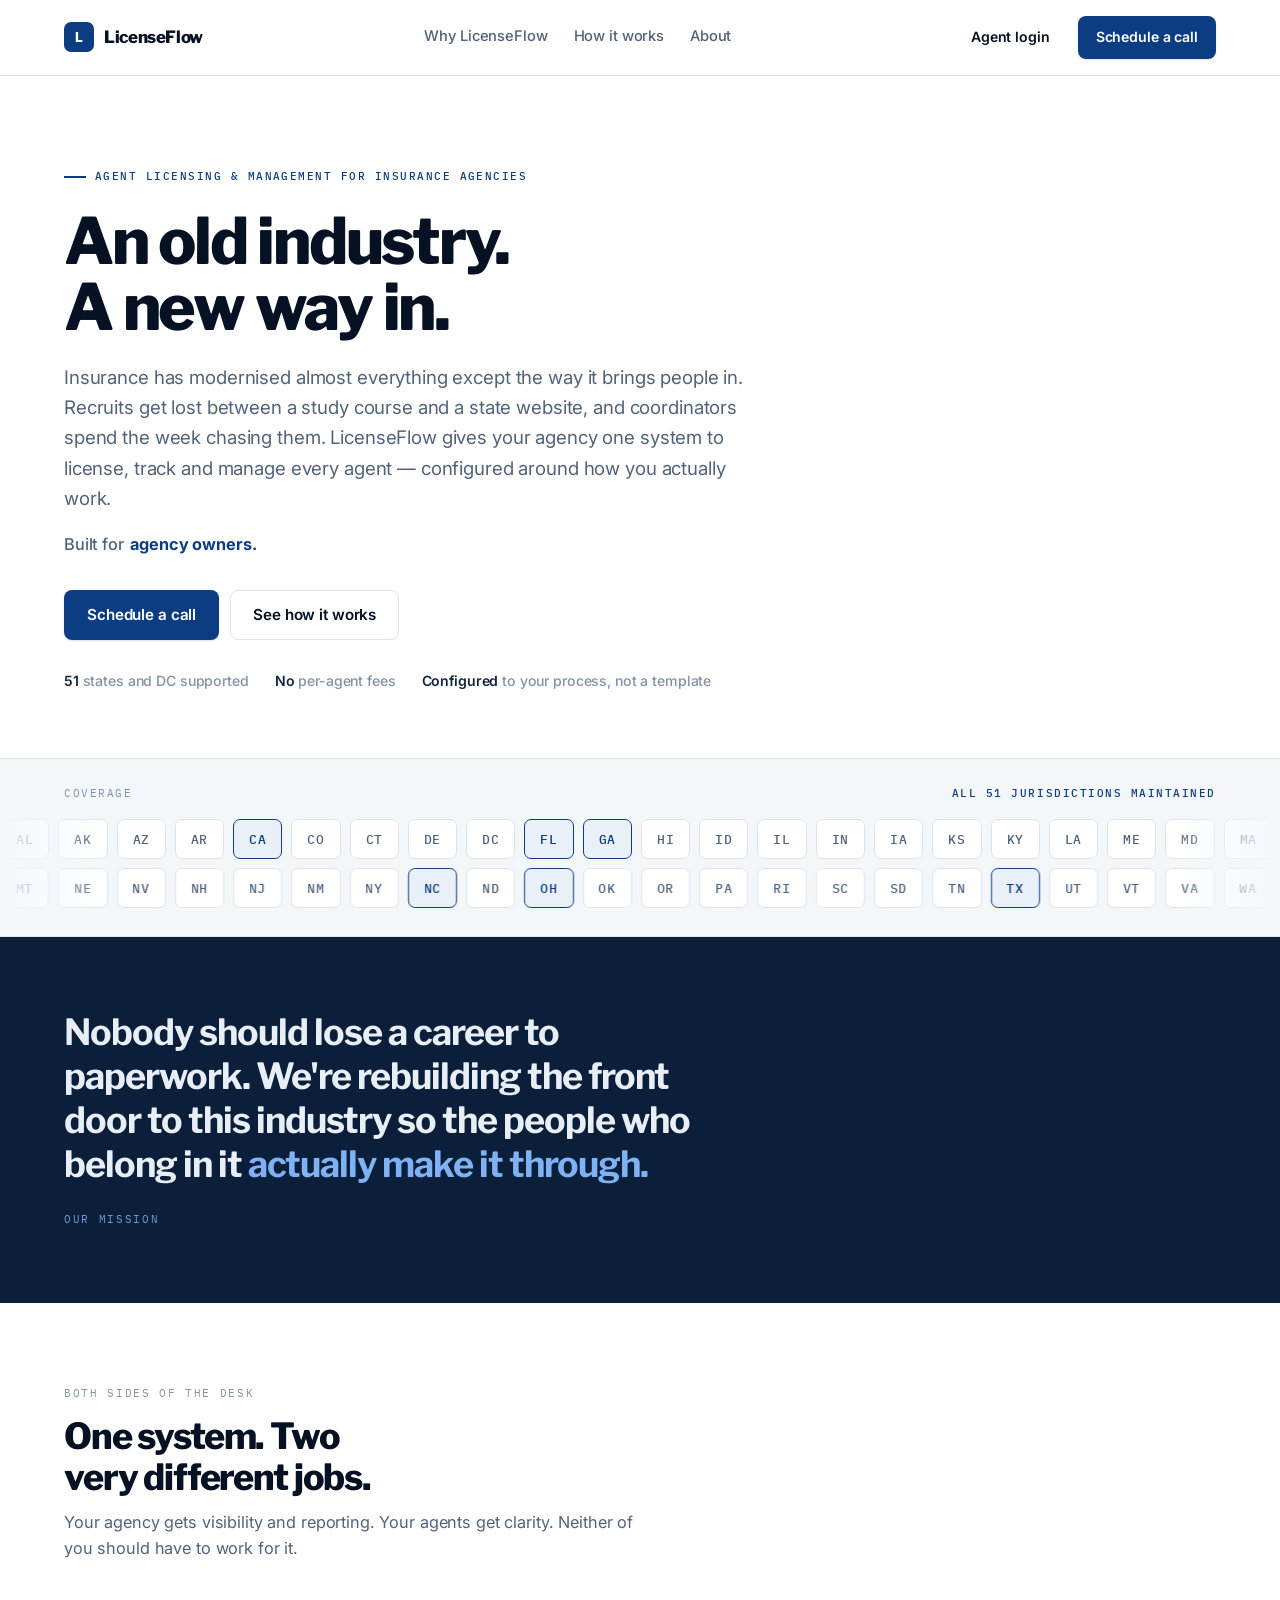
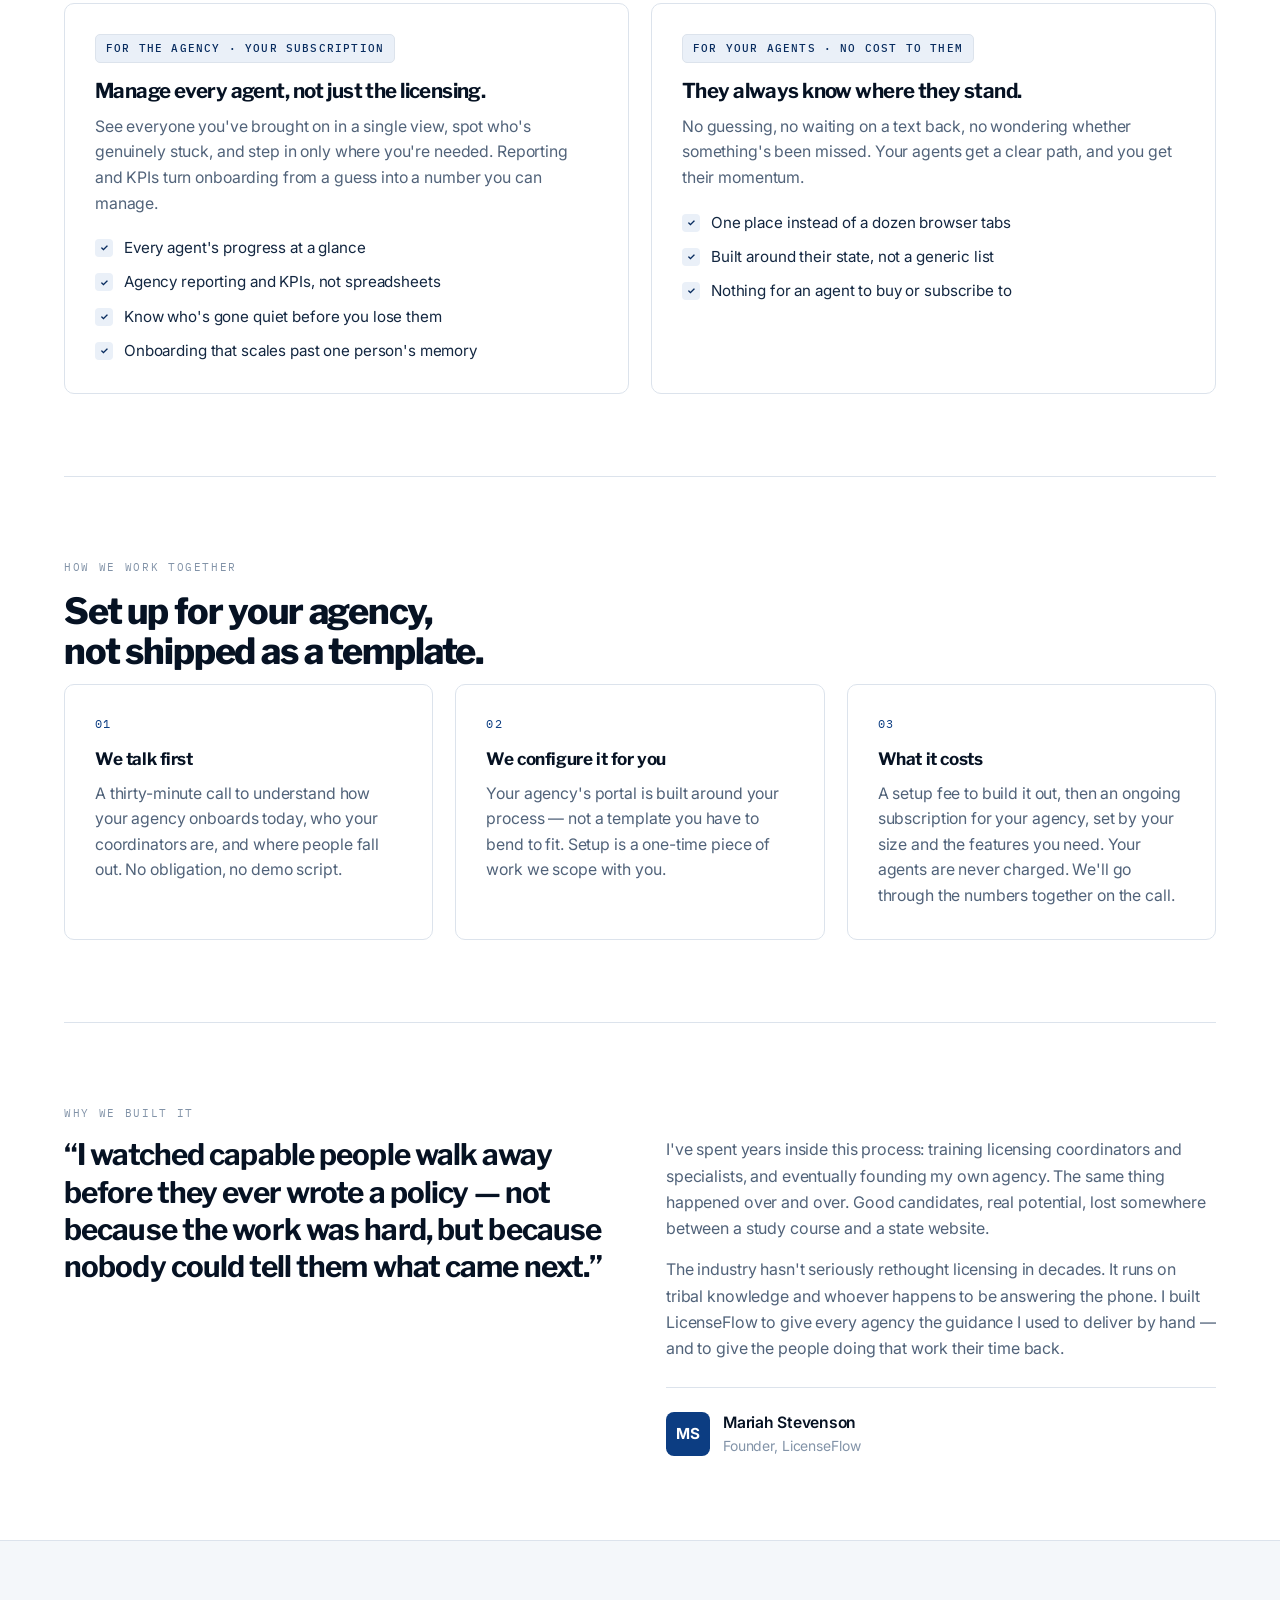
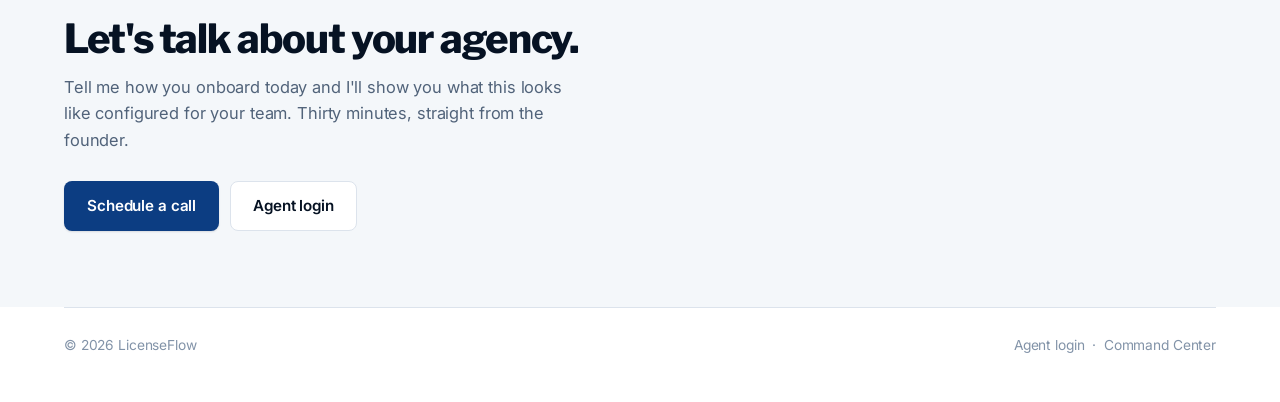
==== index.html @ a8f89d4e "Fill the desktop viewport; split the admin and agent front doors" ====
<!DOCTYPE html>
<html lang="en">
<head>
<meta charset="UTF-8"/>
<meta name="viewport" content="width=device-width, initial-scale=1.0"/>
<title>LicenseFlow — Agent licensing &amp; management for insurance agencies</title>
<meta name="description" content="LicenseFlow gives insurance agencies one system to license, track and manage every agent — configured around how your agency actually works. Covering all 51 US licensing jurisdictions."/>
<meta property="og:title" content="LicenseFlow — An old industry. A new way in."/>
<meta property="og:description" content="One system to license, track and manage every agent in your agency. Configured around how you actually work."/>
<meta property="og:type" content="website"/>
<meta property="og:url" content="https://lifelicenseflow.com/"/>
<link rel="canonical" href="https://lifelicenseflow.com/"/>
<link rel="preconnect" href="https://fonts.googleapis.com"/>
<link rel="preconnect" href="https://fonts.gstatic.com" crossorigin/>
<link rel="stylesheet" href="https://fonts.googleapis.com/css2?family=IBM+Plex+Mono:wght@400;500&family=Inter:wght@400;500;600;700&family=Libre+Franklin:wght@600;700;800&display=swap"/>
<link rel="stylesheet" href="landing.css?v=1"/>
</head>
<body>

<a class="skip" href="#main">Skip to content</a>

<div class="navwrap">
  <div class="bound nav">
    <a class="logo" href="index.html"><i>L</i> LicenseFlow</a>
    <nav class="nav-links" aria-label="Primary">
      <a href="#value">Why LicenseFlow</a>
      <a href="#how">How it works</a>
      <a href="#founder">About</a>
    </nav>
    <span class="nav-r">
      <a class="btn btn-ghost btn-sm" href="login.html?mode=login">Agent login</a>
      <a class="btn btn-pri btn-sm" href="https://calendly.com/admin-lifelicenseflow/30min" target="_blank" rel="noopener">Schedule a call</a>
    </span>
  </div>
</div>

<main id="main">

  <header class="hero">
    <div class="bound">
      <div class="eyebrow">Agent licensing &amp; management for insurance agencies</div>
      <h1>An old industry. A new way in.</h1>
      <p class="lead">Insurance has modernised almost everything except the way it brings people in. Recruits get lost between a study course and a state website, and coordinators spend the week chasing them. LicenseFlow gives your agency one system to license, track and manage every agent — configured around how you actually work.</p>
      <p class="rev">
        <span class="pre">Built for</span>
        <span class="rev-slot" id="revSlot"></span>
      </p>
      <div class="btns">
        <a class="btn btn-pri" href="https://calendly.com/admin-lifelicenseflow/30min" target="_blank" rel="noopener">Schedule a call</a>
        <a class="btn btn-line" href="#how">See how it works</a>
      </div>
      <div class="trust">
        <span><b>51</b> states and DC supported</span>
        <span><b>No</b> per-agent fees</span>
        <span><b>Configured</b> to your process, not a template</span>
      </div>
    </div>
  </header>

  <section class="flowband" aria-label="Licensing coverage">
    <div class="flow-lab">
      <span>Coverage</span>
      <span><b>All 51 jurisdictions maintained</b></span>
    </div>
    <div class="rail" aria-hidden="true"><div class="track a" id="trackA"></div></div>
    <div class="rail" aria-hidden="true"><div class="track b" id="trackB"></div></div>
  </section>

  <section class="band">
    <div class="bound">
      <p>Nobody should lose a career to paperwork. We're rebuilding the front door to this industry so the people who belong in it <span>actually make it through.</span></p>
      <div class="sig">Our mission</div>
    </div>
  </section>

  <div class="bound">

    <section class="sec" id="value">
      <div class="sec-lab">Both sides of the desk</div>
      <h2>One system. Two very different jobs.</h2>
      <p class="sub">Your agency gets visibility and reporting. Your agents get clarity. Neither of you should have to work for it.</p>
      <div class="grid2">
        <div class="card">
          <span class="tagline">For the agency · your subscription</span>
          <h3>Manage every agent, not just the licensing.</h3>
          <p>See everyone you've brought on in a single view, spot who's genuinely stuck, and step in only where you're needed. Reporting and KPIs turn onboarding from a guess into a number you can manage.</p>
          <div class="list">
            <span class="li"><i>✓</i>Every agent's progress at a glance</span>
            <span class="li"><i>✓</i>Agency reporting and KPIs, not spreadsheets</span>
            <span class="li"><i>✓</i>Know who's gone quiet before you lose them</span>
            <span class="li"><i>✓</i>Onboarding that scales past one person's memory</span>
          </div>
        </div>
        <div class="card">
          <span class="tagline">For your agents · no cost to them</span>
          <h3>They always know where they stand.</h3>
          <p>No guessing, no waiting on a text back, no wondering whether something's been missed. Your agents get a clear path, and you get their momentum.</p>
          <div class="list">
            <span class="li"><i>✓</i>One place instead of a dozen browser tabs</span>
            <span class="li"><i>✓</i>Built around their state, not a generic list</span>
            <span class="li"><i>✓</i>Nothing for an agent to buy or subscribe to</span>
          </div>
        </div>
      </div>
    </section>

    <section class="sec" id="how">
      <div class="sec-lab">How we work together</div>
      <h2>Set up for your agency, not shipped as a template.</h2>
      <div class="grid3">
        <div class="card">
          <div class="stepn">01</div>
          <h4>We talk first</h4>
          <p>A thirty-minute call to understand how your agency onboards today, who your coordinators are, and where people fall out. No obligation, no demo script.</p>
        </div>
        <div class="card">
          <div class="stepn">02</div>
          <h4>We configure it for you</h4>
          <p>Your agency's portal is built around your process — not a template you have to bend to fit. Setup is a one-time piece of work we scope with you.</p>
        </div>
        <div class="card">
          <div class="stepn">03</div>
          <h4>What it costs</h4>
          <p>A setup fee to build it out, then an ongoing subscription for your agency, set by your size and the features you need. Your agents are never charged. We'll go through the numbers together on the call.</p>
        </div>
      </div>
    </section>

    <section class="sec" id="founder">
      <div class="sec-lab">Why we built it</div>
      <div class="fgrid">
        <blockquote>“I watched capable people walk away before they ever wrote a policy — not because the work was hard, but because nobody could tell them what came next.”</blockquote>
        <div class="body">
          <p>I've spent years inside this process: training licensing coordinators and specialists, and eventually founding my own agency. The same thing happened over and over. Good candidates, real potential, lost somewhere between a study course and a state website.</p>
          <p>The industry hasn't seriously rethought licensing in decades. It runs on tribal knowledge and whoever happens to be answering the phone. I built LicenseFlow to give every agency the guidance I used to deliver by hand — and to give the people doing that work their time back.</p>
          <div class="fname">
            <span class="av">MS</span>
            <span><b>Mariah Stevenson</b><span class="role">Founder, LicenseFlow</span></span>
          </div>
        </div>
      </div>
    </section>

  </div>

  <section class="close" id="schedule">
    <div class="bound">
      <h2>Let's talk about your agency.</h2>
      <p>Tell me how you onboard today and I'll show you what this looks like configured for your team. Thirty minutes, straight from the founder.</p>
      <div class="btns">
        <a class="btn btn-pri" href="https://calendly.com/admin-lifelicenseflow/30min" target="_blank" rel="noopener">Schedule a call</a>
        <a class="btn btn-line" href="login.html?mode=login">Agent login</a>
      </div>
    </div>
  </section>

</main>

<div class="bound foot">
  <span>© <span id="yr">2026</span> LicenseFlow</span>
  <span><a href="login.html?mode=login">Agent login</a> &nbsp;&#183;&nbsp; <a href="admin-login.html">Command Center</a></span>
</div>

<script>
document.getElementById("yr").textContent = new Date().getFullYear();

/* ---------- revolving audience line ---------- */
(function(){
  var slot = document.getElementById("revSlot");
  if(!slot) return;
  var roles = ["agency owners.","licensing coordinators.","recruiting teams.","the agents they bring in."];
  var reduce = window.matchMedia && window.matchMedia("(prefers-reduced-motion: reduce)").matches;

  roles.forEach(function(r){
    var s = document.createElement("span");
    s.textContent = r;
    slot.appendChild(s);
  });
  var nodes = slot.querySelectorAll("span");
  if(!nodes.length) return;

  nodes[0].classList.add("in");
  if (reduce) return;

  var i = 0;
  setInterval(function(){
    var cur = nodes[i], nxt = nodes[(i + 1) % nodes.length];
    cur.classList.remove("in"); cur.classList.add("out");
    nxt.classList.remove("out"); void nxt.offsetWidth; nxt.classList.add("in");
    i = (i + 1) % nodes.length;
  }, 3200);
})();

/* ---------- continuous coverage rails ---------- */
(function(){
  var codes = ["AL","AK","AZ","AR","CA","CO","CT","DE","DC","FL","GA","HI","ID","IL","IN","IA","KS","KY","LA","ME","MD","MA","MI","MN","MS","MO","MT","NE","NV","NH","NJ","NM","NY","NC","ND","OH","OK","OR","PA","RI","SC","SD","TN","TX","UT","VT","VA","WA","WV","WI","WY"];
  var half = Math.ceil(codes.length / 2);
  function fill(el, arr, live){
    if(!el) return;
    var html = "";
    for (var pass = 0; pass < 2; pass++){
      arr.forEach(function(c){
        html += '<span class="tile' + (live.indexOf(c) > -1 ? " on" : "") + '">' + c + '</span>';
      });
    }
    el.innerHTML = html;
  }
  fill(document.getElementById("trackA"), codes.slice(0, half), ["CA","FL","GA"]);
  fill(document.getElementById("trackB"), codes.slice(half),    ["TX","NC","OH"]);
})();
</script>
</body>
</html>
---- landing.css ----
/* ============================================================
   LicenseFlow — landing page (index.html) only.
   Deliberately independent of styles.css: the marketing page and
   the signed-in app are different design systems, and coupling
   them means a tweak here silently changes the agent dashboard.
   Palette: Navy & Azure. Light only, AA contrast throughout.
   ============================================================ */
:root{
  --bg:#FFFFFF; --sub:#F4F7FA; --surf:#FFFFFF;
  --ink:#061223; --ink2:#132741; --mut:#51637A; --faint:#8293A8;
  --pri:#0C3D82; --pri6:#082C5F; --pri05:#EAF0F8; --pri-on:#FFFFFF;
  --line:#DCE3EC; --line2:#EDF1F6;
  --band:#0B1F3A; --band-ink:#E8EEF6; --band-accent:#7FB2F5;
}

*{box-sizing:border-box}
html{scroll-behavior:smooth;-webkit-text-size-adjust:100%}
body{
  margin:0;background:var(--bg);color:var(--ink);
  font-family:Inter,-apple-system,BlinkMacSystemFont,"Segoe UI",Roboto,Helvetica,Arial,sans-serif;
  line-height:1.6;-webkit-font-smoothing:antialiased;letter-spacing:-.008em;
}
a{text-decoration:none;color:inherit}
img{max-width:100%}
.bound{width:min(1180px,90vw);margin:0 auto}
:focus-visible{outline:2px solid var(--pri);outline-offset:2px;border-radius:4px}
h1,h2,h3,h4{font-family:"Libre Franklin",Inter,sans-serif;margin:0}
.skip{position:absolute;left:-9999px;top:0}
.skip:focus{left:12px;top:12px;z-index:99;background:var(--pri);color:#fff;padding:10px 16px;border-radius:6px}

/* ---------- nav ---------- */
.navwrap{border-bottom:1px solid var(--line);background:var(--bg);position:sticky;top:0;z-index:40}
.nav{display:flex;align-items:center;justify-content:space-between;gap:20px;padding:16px 0}
.logo{display:flex;align-items:center;gap:10px;font-family:"Libre Franklin",sans-serif;font-weight:800;font-size:1.06rem;letter-spacing:-.022em}
.logo i{
  width:30px;height:30px;border-radius:7px;background:var(--pri);color:var(--pri-on);
  display:grid;place-items:center;font-style:normal;font-size:.86rem;font-weight:800;font-family:Inter,sans-serif;
}
.nav-links{display:flex;align-items:center;gap:26px}
.nav-links a{font-size:.92rem;font-weight:500;color:var(--mut)}
.nav-links a:hover{color:var(--ink)}
.nav-r{display:flex;align-items:center;gap:10px}
@media(max-width:860px){.nav-links{display:none}}

/* ---------- buttons ---------- */
.btn{
  display:inline-flex;align-items:center;justify-content:center;gap:8px;font-family:inherit;
  font-size:.95rem;font-weight:600;letter-spacing:-.008em;padding:12px 22px;border-radius:8px;
  border:1px solid transparent;cursor:pointer;transition:background .16s,border-color .16s,box-shadow .16s;
}
.btn-sm{padding:9px 17px;font-size:.88rem}
.btn-pri{background:var(--pri);color:var(--pri-on);box-shadow:0 1px 2px rgba(6,18,35,.12)}
.btn-pri:hover{background:var(--pri6)}
.btn-line{background:var(--surf);color:var(--ink);border-color:var(--line)}
.btn-line:hover{border-color:var(--mut);background:var(--sub)}
.btn-ghost{background:transparent;color:var(--ink)}
.btn-ghost:hover{background:var(--sub)}
.btns{display:flex;gap:11px;flex-wrap:wrap}

/* ---------- hero ---------- */
.hero{padding:84px 0 66px;border-bottom:1px solid var(--line)}
.eyebrow{
  display:inline-flex;align-items:center;gap:9px;font-family:"IBM Plex Mono",ui-monospace,monospace;
  font-size:.71rem;letter-spacing:.13em;text-transform:uppercase;color:var(--pri);font-weight:500;margin-bottom:22px;
}
.eyebrow::before{content:"";width:22px;height:2px;background:var(--pri);display:block}
h1{font-weight:800;letter-spacing:-.035em;font-size:clamp(2.4rem,5.6vw,4rem);line-height:1.04;margin-bottom:22px;max-width:17ch;text-wrap:balance}
.hero .lead{font-size:clamp(1.04rem,1.5vw,1.17rem);color:var(--mut);max-width:58ch;margin:0 0 18px;line-height:1.62}

/* revolving audience line.
   Both halves share one line-height and align from the top edge: an
   overflow:hidden inline-block reports its baseline at the bottom margin
   edge, which knocks the rotating text off a baseline-aligned row. */
.rev{
  display:flex;align-items:flex-start;gap:.4em;flex-wrap:wrap;margin:0 0 32px;
  font-size:1.02rem;line-height:1.55;color:var(--ink2);font-weight:500;
}
.rev .pre{color:var(--mut);line-height:inherit}
.rev-slot{position:relative;display:block;height:1.55em;line-height:inherit;overflow:hidden;min-width:20ch}
.rev-slot span{
  position:absolute;left:0;top:0;width:100%;white-space:nowrap;line-height:inherit;
  font-weight:700;color:var(--pri);opacity:0;transform:translateY(100%);
}
.rev-slot span.in{animation:revIn 3.2s cubic-bezier(.28,.9,.3,1) forwards}
.rev-slot span.out{animation:revOut 3.2s cubic-bezier(.28,.9,.3,1) forwards}
@keyframes revIn{0%{opacity:0;transform:translateY(100%)}12%,100%{opacity:1;transform:translateY(0)}}
@keyframes revOut{0%{opacity:1;transform:translateY(0)}12%,100%{opacity:0;transform:translateY(-100%)}}
.hero .trust{display:flex;gap:26px;flex-wrap:wrap;margin-top:30px;font-size:.88rem;color:var(--faint);font-weight:500}
.hero .trust b{color:var(--ink2);font-weight:600}

/* ---------- continuous coverage rails ---------- */
.flowband{background:var(--sub);border-bottom:1px solid var(--line);padding:26px 0 28px;overflow:hidden}
.flow-lab{
  width:min(1180px,90vw);margin:0 auto 16px;font-family:"IBM Plex Mono",ui-monospace,monospace;
  font-size:.68rem;letter-spacing:.14em;text-transform:uppercase;color:var(--faint);
  display:flex;justify-content:space-between;gap:14px;flex-wrap:wrap;
}
.flow-lab b{color:var(--pri);font-weight:500}
.rail{
  position:relative;overflow:hidden;
  -webkit-mask-image:linear-gradient(90deg,transparent,#000 9%,#000 91%,transparent);
  mask-image:linear-gradient(90deg,transparent,#000 9%,#000 91%,transparent);
}
.rail + .rail{margin-top:9px}
.track{display:flex;gap:9px;width:max-content;will-change:transform}
.track.a{animation:slideL 46s linear infinite}
.track.b{animation:slideR 52s linear infinite}
@keyframes slideL{from{transform:translateX(0)}to{transform:translateX(-50%)}}
@keyframes slideR{from{transform:translateX(-50%)}to{transform:translateX(0)}}
.rail:hover .track{animation-play-state:paused}
.tile{
  flex:0 0 auto;background:var(--surf);border:1px solid var(--line);border-radius:7px;
  padding:9px 15px;font-family:"IBM Plex Mono",ui-monospace,monospace;font-size:.79rem;
  font-weight:500;color:var(--mut);letter-spacing:.05em;
}
.tile.on{border-color:var(--pri);color:var(--pri);background:var(--pri05)}

@media (prefers-reduced-motion:reduce){
  html{scroll-behavior:auto}
  .track.a,.track.b{animation:none}
  .rev-slot span.in,.rev-slot span.out{animation:none}
  .rev-slot span.in{opacity:1;transform:none}
}

/* ---------- sections ---------- */
.sec{padding:82px 0}
.sec + .sec{border-top:1px solid var(--line)}
.sec-lab{font-family:"IBM Plex Mono",ui-monospace,monospace;font-size:.69rem;letter-spacing:.15em;text-transform:uppercase;color:var(--faint);margin-bottom:14px}
.sec h2{font-weight:800;letter-spacing:-.032em;font-size:clamp(1.6rem,3.1vw,2.25rem);line-height:1.12;margin-bottom:12px;max-width:22ch;text-wrap:balance}
.sec .sub{color:var(--mut);font-size:1.02rem;max-width:58ch;margin:0 0 42px;line-height:1.6}
.grid2{display:grid;grid-template-columns:1fr 1fr;gap:22px}
.grid3{display:grid;grid-template-columns:repeat(3,1fr);gap:22px}
@media(max-width:860px){.grid2,.grid3{grid-template-columns:1fr}}

.card{background:var(--surf);border:1px solid var(--line);border-radius:10px;padding:30px;transition:border-color .18s,box-shadow .18s}
.card:hover{border-color:#C9D2DC;box-shadow:0 2px 4px rgba(6,18,35,.04),0 10px 24px rgba(6,18,35,.05)}
.tagline{
  display:inline-block;font-family:"IBM Plex Mono",ui-monospace,monospace;font-size:.67rem;
  letter-spacing:.11em;text-transform:uppercase;font-weight:500;padding:5px 10px;border-radius:5px;
  margin-bottom:16px;background:var(--pri05);color:var(--pri6);border:1px solid var(--line);
}
.card h3{font-weight:700;letter-spacing:-.028em;font-size:1.28rem;line-height:1.18;margin-bottom:10px}
.card p{margin:0;color:var(--mut);font-size:.99rem;line-height:1.62}
.list{margin-top:20px;display:flex;flex-direction:column;gap:10px}
.li{display:flex;gap:11px;align-items:flex-start;font-size:.95rem;color:var(--ink2)}
.li i{
  flex:0 0 18px;width:18px;height:18px;border-radius:4px;background:var(--pri05);color:var(--pri6);
  display:grid;place-items:center;font-style:normal;font-size:.6rem;font-weight:700;margin-top:3px;
}
.stepn{font-family:"IBM Plex Mono",ui-monospace,monospace;font-size:.72rem;letter-spacing:.12em;color:var(--pri);margin-bottom:12px}
.card h4{font-weight:700;letter-spacing:-.024em;font-size:1.07rem;margin-bottom:8px}

/* ---------- mission band ---------- */
.band{background:var(--band);color:var(--band-ink);padding:74px 0}
.band p{font-family:"Libre Franklin",Inter,sans-serif;font-weight:700;letter-spacing:-.028em;font-size:clamp(1.45rem,3.1vw,2.25rem);line-height:1.22;margin:0;max-width:26ch;text-wrap:balance}
.band p span{color:var(--band-accent)}
.band .sig{margin-top:24px;font-family:"IBM Plex Mono",ui-monospace,monospace;font-size:.7rem;letter-spacing:.15em;text-transform:uppercase;color:var(--band-accent);opacity:.85}

/* ---------- founder ---------- */
.fgrid{display:grid;grid-template-columns:1fr 1fr;gap:52px;align-items:start}
.fgrid blockquote{margin:0;font-family:"Libre Franklin",Inter,sans-serif;font-weight:700;letter-spacing:-.03em;font-size:clamp(1.3rem,2.5vw,1.85rem);line-height:1.26;text-wrap:balance}
.fgrid .body p{margin:0 0 15px;color:var(--mut);font-size:1rem;line-height:1.64}
.fname{display:flex;align-items:center;gap:13px;margin-top:26px;padding-top:22px;border-top:1px solid var(--line)}
.fname .av{width:44px;height:44px;flex:0 0 44px;border-radius:8px;background:var(--pri);color:var(--pri-on);display:grid;place-items:center;font-weight:700;font-size:.95rem}
.fname b{display:block;font-size:.98rem;font-weight:600;letter-spacing:-.015em}
.fname .role{display:block;color:var(--faint);font-size:.87rem}
@media(max-width:860px){.fgrid{grid-template-columns:1fr;gap:26px}}

/* ---------- close ---------- */
.close{background:var(--sub);border-top:1px solid var(--line);padding:76px 0}
.close h2{font-weight:800;letter-spacing:-.034em;font-size:clamp(1.7rem,3.5vw,2.5rem);line-height:1.08;margin-bottom:14px;max-width:20ch;text-wrap:balance}
.close p{color:var(--mut);font-size:1.03rem;max-width:50ch;margin:0 0 28px;line-height:1.6}
.foot{border-top:1px solid var(--line);padding:26px 0 46px;display:flex;justify-content:space-between;gap:14px;flex-wrap:wrap;font-size:.86rem;color:var(--faint)}
.foot a:hover{color:var(--ink)}
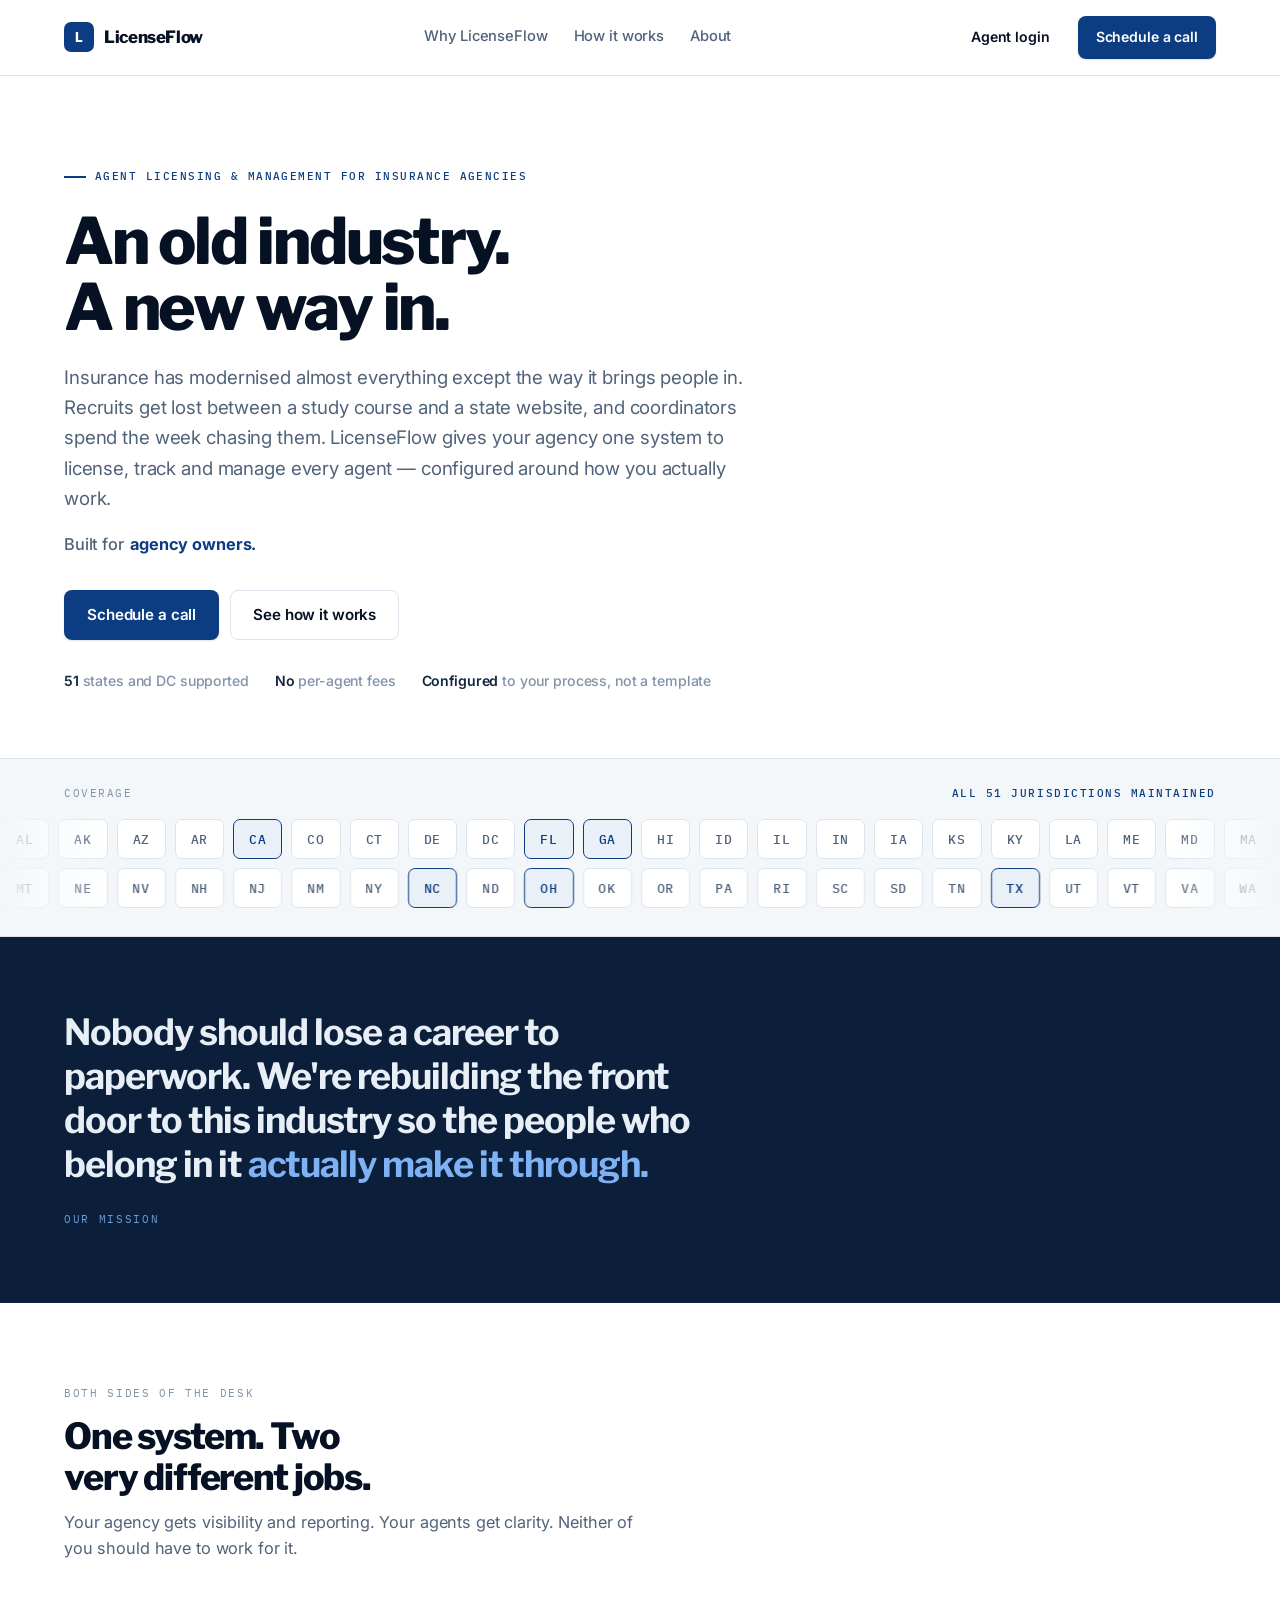
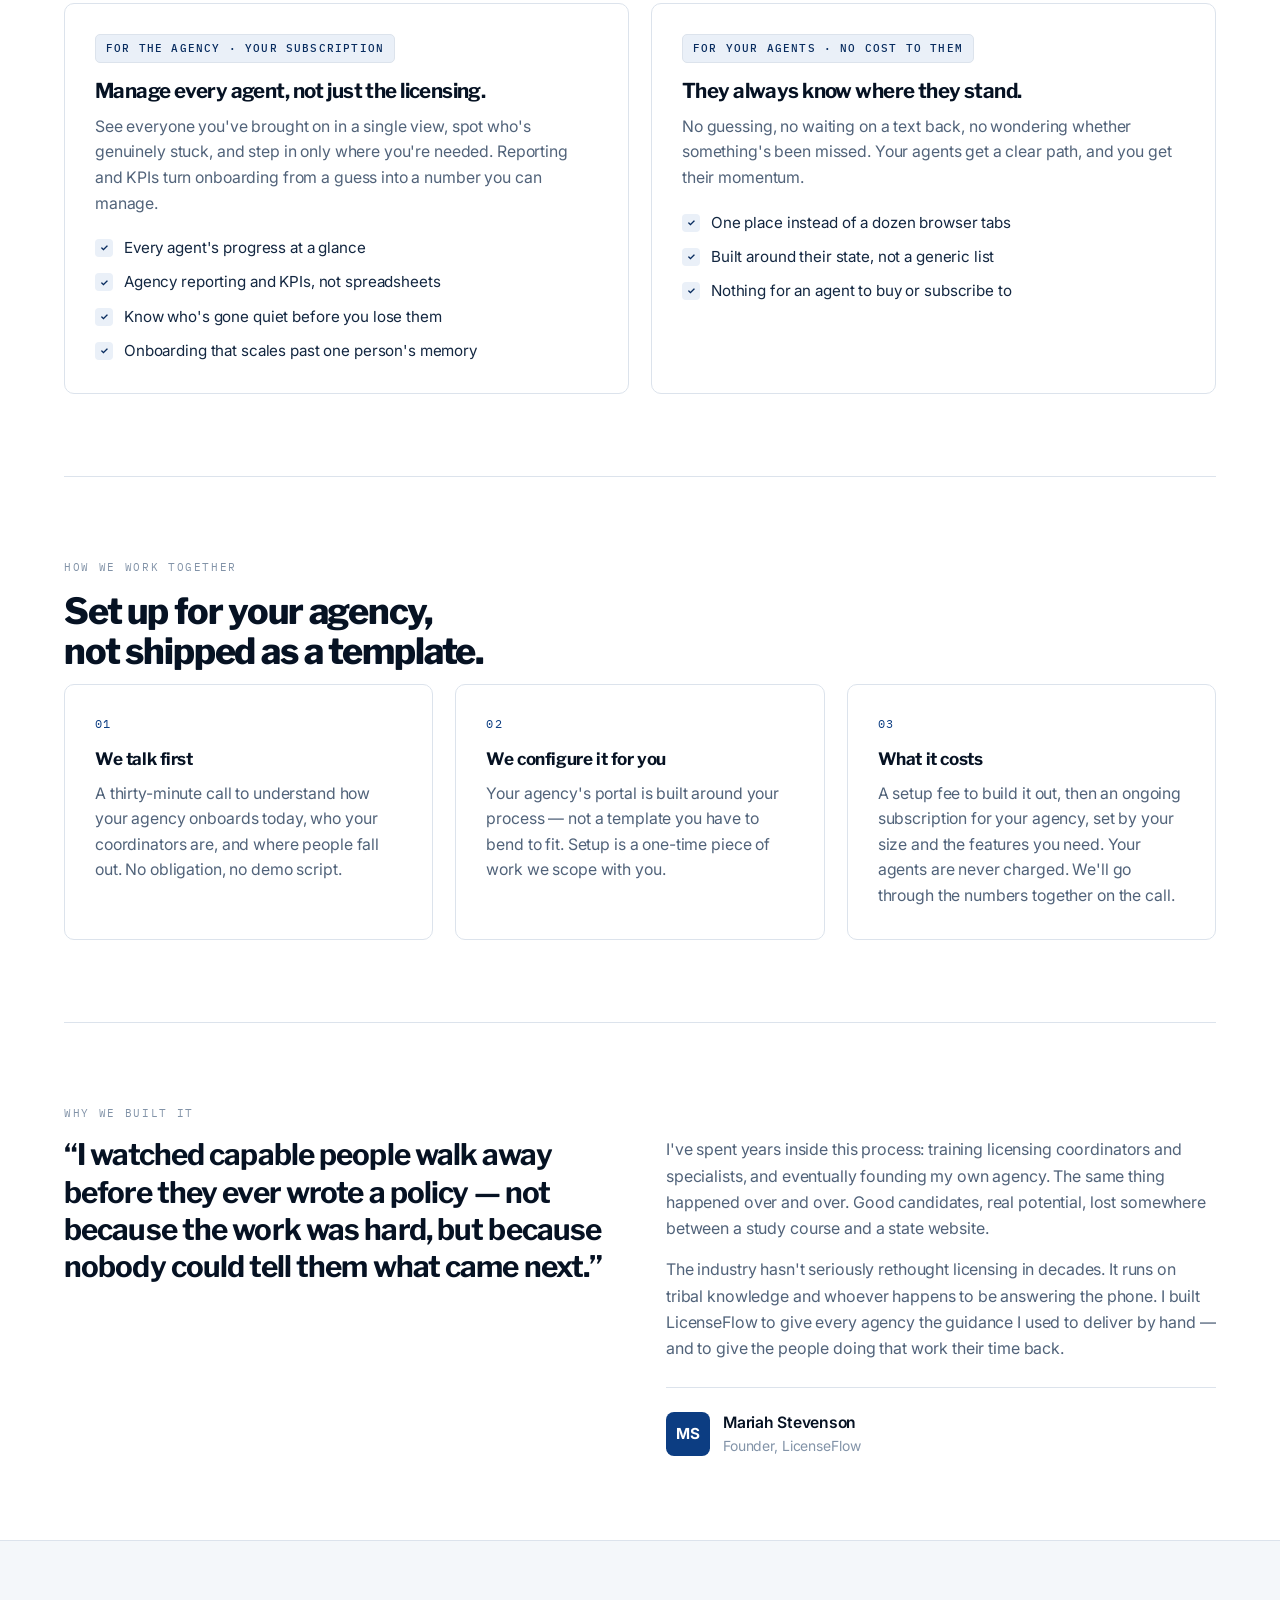
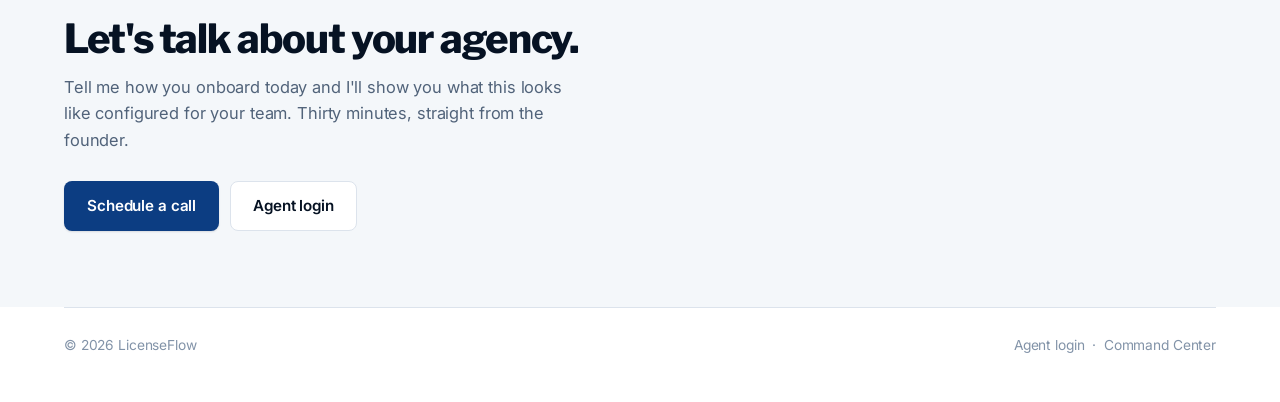
==== commit 8bc73995: "Platform console is LicenseFlow's own; agency colours are the agency's alone" ====
--- a/index.html
+++ b/index.html
@@ -14,10 +14,27 @@
 <link rel="preconnect" href="https://fonts.gstatic.com" crossorigin/>
 <link rel="stylesheet" href="https://fonts.googleapis.com/css2?family=IBM+Plex+Mono:wght@400;500&family=Inter:wght@400;500;600;700&family=Libre+Franklin:wght@600;700;800&display=swap"/>
 <link rel="stylesheet" href="landing.css?v=1"/>
+<link rel="stylesheet" href="agency.css?v=5"/>
+<script src="config.js"></script>
+<script>
+/* Which product is this host serving? Decided from the hostname alone,
+   before anything paints, so an agency's agents never see a flash of
+   LicenseFlow's sales page on their own portal. The database still has
+   the final say on whether the agency exists -- this only picks which
+   of the two documents is allowed to show. */
+(function(){
+  var h = (location.hostname || "").toLowerCase(), d = "lifelicenseflow.com", sub = "";
+  if (h !== d && h.slice(-(d.length + 1)) === "." + d) sub = h.slice(0, -(d.length + 1));
+  var tenant = sub && sub !== "www" && sub.indexOf(".") === -1;
+  document.documentElement.className = tenant ? "is-tenant" : "is-platform";
+})();
+</script>
 </head>
 <body>
 
 <a class="skip" href="#main">Skip to content</a>
+
+<div id="lfSite">
 
 <div class="navwrap">
   <div class="bound nav">
@@ -156,7 +173,11 @@
 
 </main>
 
-<div class="bound foot">
+</div><!-- /#lfSite -->
+
+<main id="agencyHome" hidden></main>
+
+<div class="bound foot" id="lfFoot">
   <span>© <span id="yr">2026</span> LicenseFlow</span>
   <span><a href="login.html?mode=login">Agent login</a> &nbsp;&#183;&nbsp; <a href="admin-login.html">Command Center</a></span>
 </div>
@@ -209,5 +230,6 @@
   fill(document.getElementById("trackB"), codes.slice(half),    ["TX","NC","OH"]);
 })();
 </script>
+<script type="module" src="agency-home.js?v=5"></script>
 </body>
 </html>
--- a/agency.css
+++ b/agency.css
@@ -0,0 +1,196 @@
+/* ------------------------------------------------------------
+   agency.css — the front page of an agency's own subdomain.
+
+   Loaded by index.html on every host, but only ever visible on a
+   tenant. The colors come from the agency's stored theme, written
+   onto :root by tenant.js; the fallbacks below are LicenseFlow's own,
+   so an agency with no theme still gets a coherent page rather than
+   an unstyled one.
+------------------------------------------------------------ */
+
+/* Which of the two documents in index.html is allowed to show. Set from
+   the hostname before first paint, so neither one flashes. */
+html.is-tenant #lfSite,
+html.is-tenant #lfFoot { display: none !important; }
+html.is-platform #agencyHome { display: none !important; }
+
+#agencyHome{
+  --ag:        var(--brand, #0C3D82);
+  --ag-600:    var(--brand-600, #082C5F);
+  --ag-050:    var(--accent-050, #EAF0F8);
+  --ag-gold:   var(--agency-gold, #0C3D82);
+  --ag-gold-i: var(--agency-gold-ink, #0C3D82);
+  --ag-gold-0: var(--agency-gold-050, #EAF0F8);
+  --ag-ink:    #0F1620;
+  --ag-ink2:   #39465C;
+  --ag-mut:    #5A6678;
+  --ag-line:   #DDE3EC;
+  --ag-line2:  #EEF1F6;
+  --ag-disp:   var(--ff-display, "Libre Franklin", Inter, sans-serif);
+  display:block;background:#F3F6FA;color:var(--ag-ink);
+  font-family:Inter,-apple-system,BlinkMacSystemFont,"Segoe UI",Roboto,sans-serif;
+  font-weight:400;line-height:1.62;
+}
+#agencyHome *{box-sizing:border-box}
+#agencyHome a{text-decoration:none}
+
+/* ---------- bar ---------- */
+.ah-bar{display:flex;align-items:center;gap:12px;padding:0 26px;height:62px;background:var(--ag)}
+.ah-logo{display:flex;align-items:center;gap:9px}
+.ah-mark{width:30px;height:30px;border-radius:8px;flex:none;display:grid;place-items:center;
+  background:rgba(255,255,255,.12);border:1px solid rgba(255,255,255,.22);color:var(--ag-gold)}
+.ah-word{line-height:1.06}
+.ah-word b{display:block;font-family:var(--ag-disp);font-weight:600;font-size:1.02rem;
+  letter-spacing:-.008em;color:#fff}
+.ah-word span{display:block;font-size:.65rem;letter-spacing:.08em;text-transform:uppercase;
+  color:#A9C0E0;font-weight:500}
+.ah-tag{margin-right:auto;font-size:.73rem;font-weight:600;padding:.18rem .58rem;border-radius:999px;
+  background:rgba(255,255,255,.12);color:#fff;border:1px solid rgba(255,255,255,.26)}
+html.themed .ah-tag{background:var(--ag-gold-0);color:var(--ag-gold-i);border-color:transparent}
+.ah-nav{display:flex;gap:16px;align-items:center;font-size:.85rem}
+.ah-nav a{color:#C6D3E8}
+.ah-nav a:hover{color:#fff;text-decoration:underline}
+
+/* ---------- hero ---------- */
+.ah-hero{position:relative;overflow:hidden;background:var(--brand-600,#082C5F);min-height:460px;
+  display:flex;align-items:center}
+.ah-scene{position:absolute;inset:0;width:100%;height:100%;display:block}
+.ah-scrim{position:absolute;inset:0;background:linear-gradient(100deg,
+  rgba(4,17,42,.92) 0%, rgba(5,20,48,.74) 32%, rgba(6,28,66,.30) 58%,
+  rgba(6,34,79,.06) 78%, transparent 92%)}
+.ah-in{position:relative;z-index:2;padding:56px 26px;width:100%;max-width:1180px;margin:0 auto}
+.ah-kicker{font-size:.7rem;letter-spacing:.18em;text-transform:uppercase;font-weight:600;
+  color:#E7C66B;margin:0}
+html.themed .ah-kicker{color:var(--ag-gold)}
+.ah-hero h1{font-family:var(--ag-disp);font-weight:500;font-size:clamp(1.9rem,3.6vw,2.55rem);
+  letter-spacing:-.014em;line-height:1.14;margin:14px 0;color:#fff;max-width:19ch;
+  text-wrap:balance}
+.ah-hero h1 em{font-style:italic;color:#E7C66B}
+html.themed .ah-hero h1 em{color:var(--ag-gold)}
+.ah-lede{color:#CFDCEC;font-size:1.02rem;font-weight:400;max-width:52ch;margin:0 0 28px;
+  line-height:1.66}
+.ah-doors{display:flex;gap:12px;flex-wrap:wrap}
+.ah-btn{display:inline-flex;align-items:center;gap:.5rem;padding:.82rem 1.5rem;border-radius:11px;
+  font-weight:600;font-size:.96rem;border:1px solid transparent;cursor:pointer}
+.ah-btn.gold{background:#fff;color:var(--ag)}
+html.themed .ah-btn.gold{background:var(--ag-gold);color:#231A08}
+.ah-btn.gold:hover{filter:brightness(1.06)}
+.ah-btn.ghost{background:rgba(255,255,255,.07);color:#fff;border-color:rgba(255,255,255,.38)}
+.ah-btn.ghost:hover{background:rgba(255,255,255,.15)}
+/* Says what the second door costs before anyone walks through it. */
+.ah-note{margin:14px 0 0;font-size:.85rem;font-weight:300;color:rgba(255,255,255,.72)}
+
+/* ---------- mission ---------- */
+.ah-mission{background:#fff;border-bottom:1px solid var(--ag-line);padding:40px 26px;
+  text-align:center}
+.ah-quote{font-family:var(--ag-disp);font-style:italic;font-weight:400;
+  font-size:clamp(1.3rem,2.4vw,1.72rem);letter-spacing:-.012em;color:var(--ag);margin:0}
+.ah-rule{width:52px;height:2px;background:var(--ag-gold);margin:16px auto 14px;border-radius:2px}
+.ah-mission p{margin:0 auto;color:var(--ag-mut);font-size:.97rem;max-width:62ch}
+
+/* ---------- coverage rails ---------- */
+.ah-band{background:#F3F6FA;border-bottom:1px solid var(--ag-line);padding:22px 0 24px}
+.ah-lab{display:flex;gap:16px;align-items:baseline;justify-content:center;margin-bottom:14px;
+  font-size:.7rem;letter-spacing:.16em;text-transform:uppercase;color:#6B7686;font-weight:600}
+.ah-lab b{color:var(--ag-gold-i);font-weight:600}
+.ah-rail{position:relative;overflow:hidden;
+  -webkit-mask-image:linear-gradient(90deg,transparent,#000 9%,#000 91%,transparent);
+  mask-image:linear-gradient(90deg,transparent,#000 9%,#000 91%,transparent)}
+.ah-rail + .ah-rail{margin-top:9px}
+.ah-track{display:flex;gap:9px;width:max-content;will-change:transform}
+.ah-track.a{animation:ahSlideL 46s linear infinite}
+.ah-track.b{animation:ahSlideR 52s linear infinite}
+@keyframes ahSlideL{from{transform:translateX(0)}to{transform:translateX(-50%)}}
+@keyframes ahSlideR{from{transform:translateX(-50%)}to{transform:translateX(0)}}
+.ah-rail:hover .ah-track{animation-play-state:paused}
+.ah-tile{flex:0 0 auto;background:#fff;border:1px solid var(--ag-line);border-radius:7px;
+  padding:8px 14px;font-size:.78rem;font-weight:500;color:var(--ag-mut);letter-spacing:.06em}
+.ah-tile.on{border-color:var(--ag-gold);color:var(--ag-gold-i);background:var(--ag-gold-0)}
+
+/* ---------- the CEO ---------- */
+.ah-leader{background:#fff;padding:44px 26px;display:grid;
+  grid-template-columns:auto minmax(0,1fr);gap:32px;align-items:start;
+  border-bottom:1px solid var(--ag-line);max-width:1180px;margin:0 auto}
+.ah-face{width:132px;height:158px;border-radius:14px;flex:none;display:grid;place-items:center;
+  background:linear-gradient(160deg,var(--ag),var(--ag-600));border:1px solid var(--ag-line);
+  box-shadow:0 8px 22px rgba(8,43,99,.16)}
+.ah-face b{font-family:var(--ag-disp);font-size:2.4rem;font-weight:500;color:#fff}
+html.themed .ah-face b{color:var(--ag-gold)}
+.ah-eye{font-size:.7rem;letter-spacing:.16em;text-transform:uppercase;color:var(--ag-gold-i);
+  font-weight:600}
+.ah-leader h2{font-family:var(--ag-disp);font-size:clamp(1.35rem,2.4vw,1.6rem);font-weight:500;
+  color:var(--ag);margin:8px 0 2px;letter-spacing:-.014em}
+.ah-role{font-size:.9rem;color:var(--ag-mut);margin-bottom:14px}
+.ah-leader p{font-size:.98rem;color:var(--ag-ink2);line-height:1.68;max-width:66ch;margin:0 0 18px}
+.ah-stats{display:flex;gap:34px;flex-wrap:wrap}
+.ah-stats b{display:block;font-family:var(--ag-disp);font-size:1.42rem;font-weight:500;
+  color:var(--ag);line-height:1.1}
+.ah-stats span{font-size:.79rem;color:var(--ag-mut)}
+
+/* ---------- what you'll do here ---------- */
+.ah-strip{display:grid;grid-template-columns:repeat(3,1fr);gap:1px;background:var(--ag-line)}
+.ah-strip > div{background:#fff;padding:22px 26px}
+.ah-strip b{display:block;font-family:var(--ag-disp);font-size:1rem;font-weight:600;
+  color:var(--ag);margin-bottom:5px}
+.ah-strip p{margin:0;font-size:.89rem;color:#4E5A6B;line-height:1.6}
+
+.ah-foot{padding:20px 26px;font-size:.82rem;color:var(--ag-mut);display:flex;
+  justify-content:space-between;gap:16px;flex-wrap:wrap;background:#F3F6FA;
+  border-top:1px solid var(--ag-line)}
+.ah-foot a{color:var(--ag-mut);text-decoration:underline}
+
+.ah-fallback{max-width:520px;margin:0 auto;padding:80px 26px;text-align:center}
+.ah-fallback h1{font-family:var(--ag-disp);font-weight:600;font-size:1.6rem;color:var(--ag);
+  margin:0 0 10px}
+.ah-fallback p{color:var(--ag-mut)}
+
+@media (max-width:820px){
+  .ah-leader{grid-template-columns:1fr;gap:20px}
+  .ah-strip{grid-template-columns:1fr}
+  .ah-nav{display:none}
+}
+@media (prefers-reduced-motion:reduce){
+  .ah-track.a,.ah-track.b{animation:none}
+}
+
+/* ============================================================
+   NO THEME, NO BORROWED IDENTITY
+
+   An agency row with an empty theme was inheriting the design built for
+   Pacific Ridgeway -- their dawn, their dark hero, their editorial type
+   -- because that page had quietly become the default for everybody.
+   LicenseFlow's own demo wore a customer's clothes.
+
+   An unthemed agency now gets LicenseFlow's house style: white ground,
+   navy type, the plain hero from the marketing site.
+   ============================================================ */
+html.plain .ah-bar{background:#fff;border-bottom:1px solid #DCE3EC;height:66px}
+html.plain .ah-mark{background:var(--ag,#0C3D82);border-color:transparent;color:#fff}
+html.plain .ah-word b{font-family:Inter,-apple-system,"Segoe UI",Roboto,sans-serif;
+  font-weight:700;color:#061223;letter-spacing:-.02em}
+html.plain .ah-word span{color:#8293A8}
+html.plain .ah-tag{background:#EAF0F8;color:#0C3D82;border-color:transparent}
+html.plain .ah-nav a{color:#51637A}
+html.plain .ah-nav a:hover{color:#061223}
+
+html.plain .ah-hero{background:#fff;min-height:0;border-bottom:1px solid #EDF1F6}
+html.plain .ah-in{padding:82px 26px 74px}
+/* The short rule before the eyebrow is the marketing page's own mark. */
+html.plain .ah-kicker{color:#0C3D82;display:flex;align-items:center;gap:12px}
+html.plain .ah-kicker::before{content:"";width:22px;height:2px;background:#0C3D82;flex:none}
+html.plain .ah-hero h1{font-family:"Libre Franklin",Inter,sans-serif;font-weight:800;
+  color:#061223;letter-spacing:-.028em;font-size:clamp(2rem,4vw,2.9rem);max-width:17ch}
+html.plain .ah-hero h1 em{font-style:normal;color:#0C3D82}
+html.plain .ah-lede{color:#51637A}
+html.plain .ah-btn.gold{background:#0C3D82;color:#fff}
+html.plain .ah-btn.gold:hover{background:#082C5F;filter:none}
+html.plain .ah-btn.ghost{background:#fff;color:#061223;border-color:#DCE3EC}
+html.plain .ah-btn.ghost:hover{background:#F4F7FA;border-color:#C6D2E2}
+html.plain .ah-note{color:#51637A}
+
+/* the rest of the page, in the house palette rather than an agency's */
+html.plain .ah-quote{color:#061223;font-family:"Libre Franklin",Inter,sans-serif;
+  font-style:normal;font-weight:700;letter-spacing:-.024em}
+html.plain .ah-rule{background:#0C3D82}
+html.plain .ah-lab b{color:#0C3D82}
+html.plain .ah-tile.on{border-color:#0C3D82;color:#0C3D82;background:#EAF0F8}
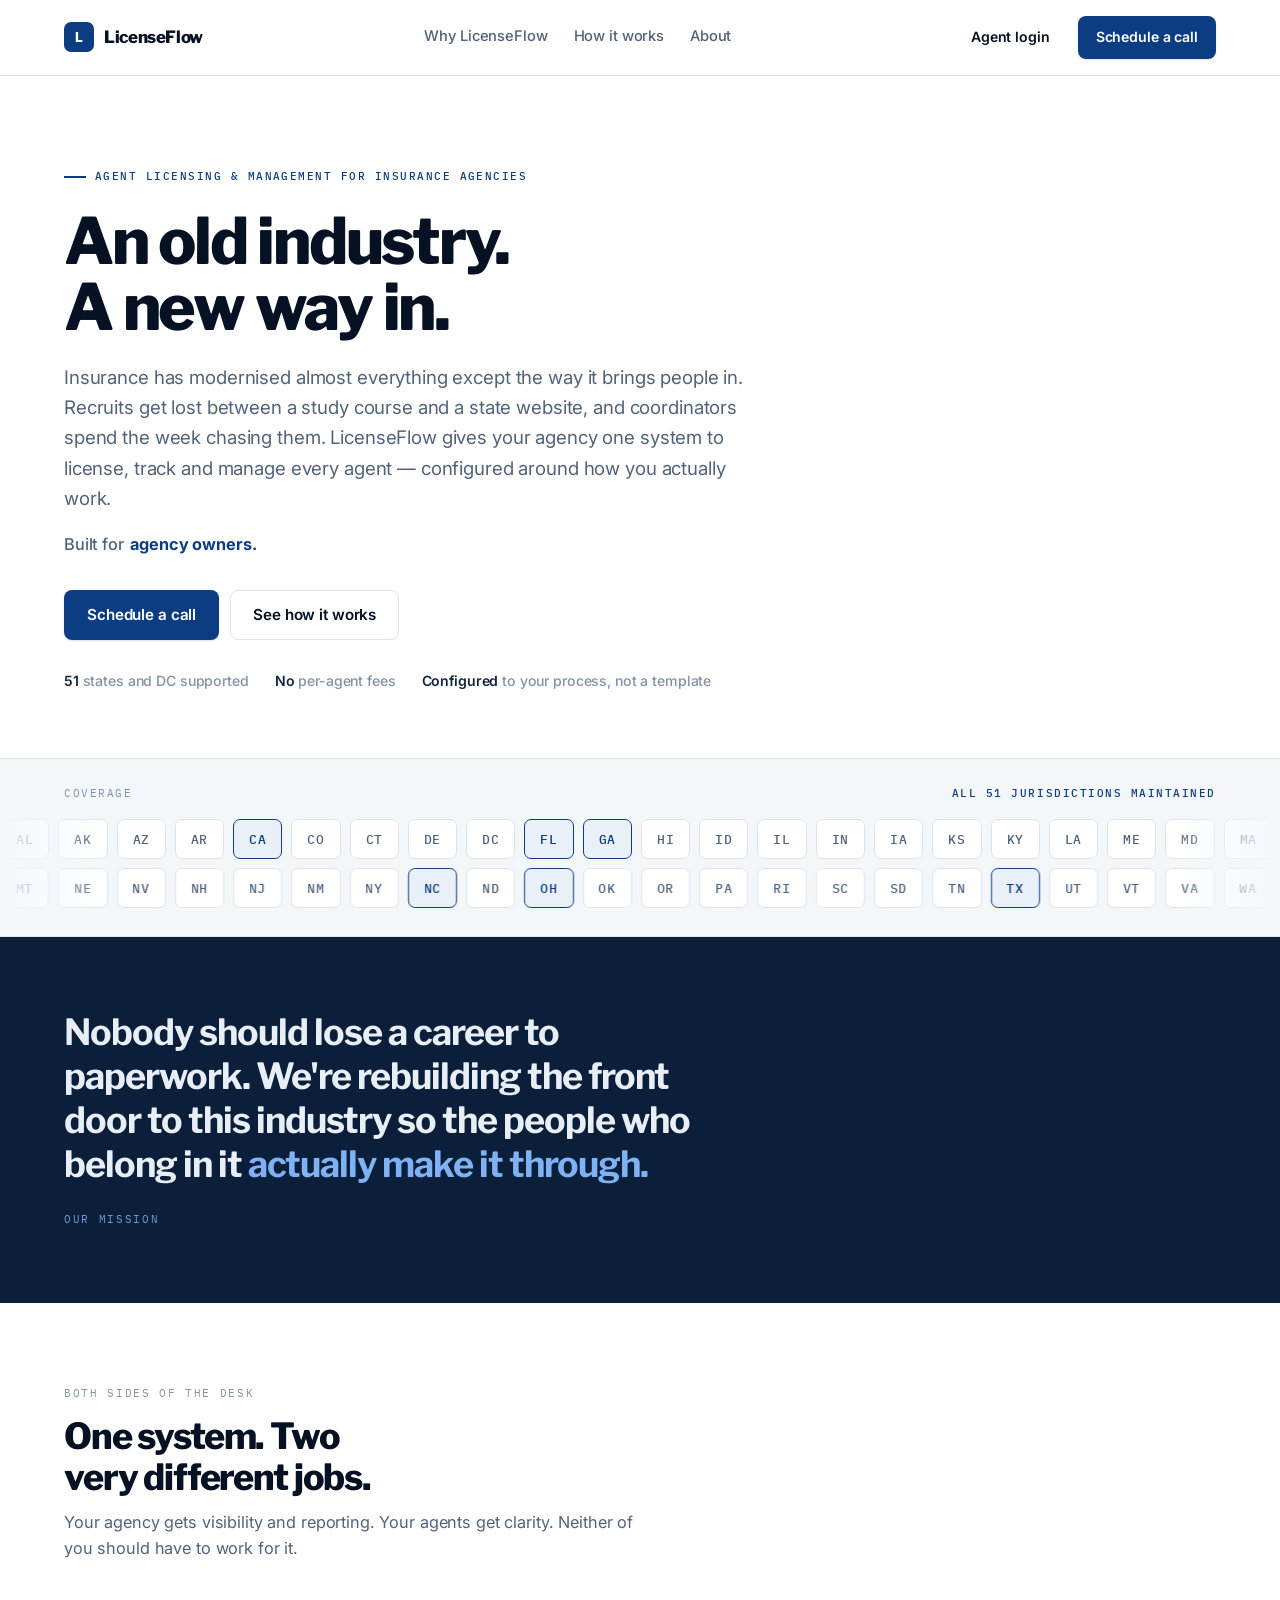
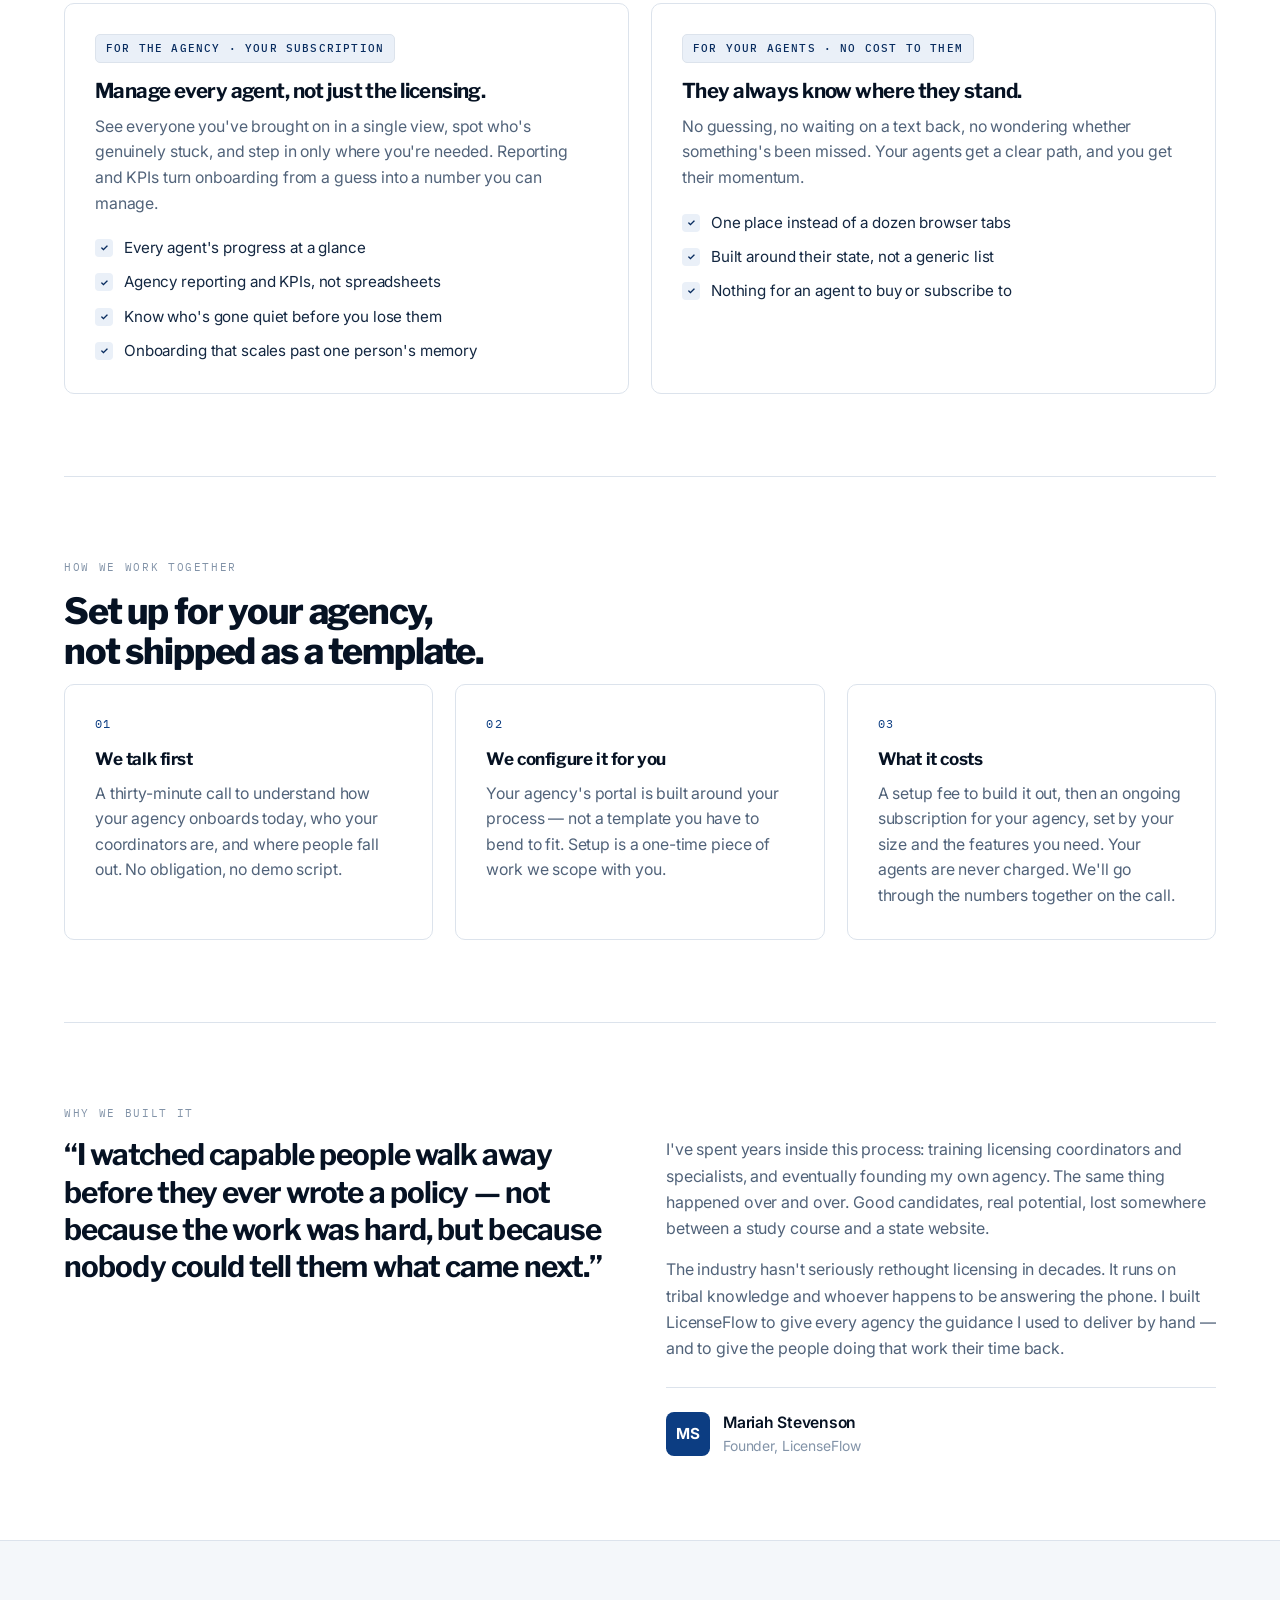
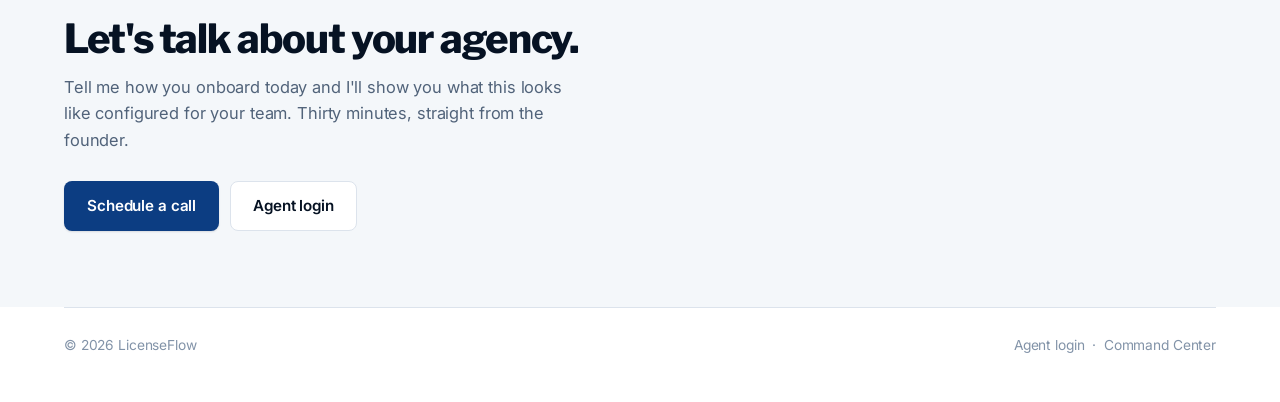
==== commit eb1eeaf4: "An agency can put its own photograph on its front page" ====
--- a/index.html
+++ b/index.html
@@ -14,7 +14,7 @@
 <link rel="preconnect" href="https://fonts.gstatic.com" crossorigin/>
 <link rel="stylesheet" href="https://fonts.googleapis.com/css2?family=IBM+Plex+Mono:wght@400;500&family=Inter:wght@400;500;600;700&family=Libre+Franklin:wght@600;700;800&display=swap"/>
 <link rel="stylesheet" href="landing.css?v=1"/>
-<link rel="stylesheet" href="agency.css?v=5"/>
+<link rel="stylesheet" href="agency.css?v=6"/>
 <script src="config.js"></script>
 <script>
 /* Which product is this host serving? Decided from the hostname alone,
@@ -230,6 +230,6 @@
   fill(document.getElementById("trackB"), codes.slice(half),    ["TX","NC","OH"]);
 })();
 </script>
-<script type="module" src="agency-home.js?v=5"></script>
+<script type="module" src="agency-home.js?v=6"></script>
 </body>
 </html>
--- a/agency.css
+++ b/agency.css
@@ -55,6 +55,35 @@
 .ah-hero{position:relative;overflow:hidden;background:var(--brand-600,#082C5F);min-height:460px;
   display:flex;align-items:center}
 .ah-scene{position:absolute;inset:0;width:100%;height:100%;display:block}
+
+/* ---- an agency's own photograph ----------------------------------
+   The picture bleeds off the right and is masked into the navy rather
+   than butting against it, so there is no vertical seam where the
+   image ends. The scrim then does the reading work: everything under
+   the words stays dark enough for white type at any window width. */
+.ah-hero.ah-photo{background:#04122C}
+.ah-shot{position:absolute;inset:0 0 0 30%;background-repeat:no-repeat;
+  background-position:right top;background-size:cover;
+  -webkit-mask-image:linear-gradient(100deg,transparent 0%,rgba(0,0,0,.30) 16%,#000 44%);
+  mask-image:linear-gradient(100deg,transparent 0%,rgba(0,0,0,.30) 16%,#000 44%)}
+.ah-scrim.shot{background:
+  linear-gradient(101deg,rgba(3,13,32,.97) 0%,rgba(4,17,42,.93) 26%,rgba(5,22,54,.68) 46%,
+    rgba(6,28,66,.28) 64%,rgba(6,32,74,.06) 80%,rgba(6,34,79,0) 92%),
+  radial-gradient(115% 85% at 76% 34%,rgba(255,238,200,.14),transparent 60%),
+  radial-gradient(140% 120% at 50% 50%,transparent 55%,rgba(2,9,24,.42) 100%)}
+.ah-sweep{position:absolute;inset:0;width:100%;height:100%;display:block;z-index:1}
+.ah-sweep .sw-gold{fill:var(--ag-gold)}
+.ah-sweep .sw-navy{fill:var(--ag-600)}
+.ah-hero.ah-photo .ah-in{padding-bottom:104px}
+.ah-hero.ah-photo h1{text-shadow:0 1px 20px rgba(2,9,24,.55)}
+/* On a narrow window the picture would sit behind the words. Drop it to
+   a band across the top instead of fighting the text for the same space. */
+@media (max-width:820px){
+  .ah-shot{inset:0 0 46% 0;-webkit-mask-image:none;mask-image:none}
+  .ah-scrim.shot{background:linear-gradient(180deg,rgba(3,13,32,.62) 0%,rgba(4,17,42,.86) 44%,
+    rgba(4,17,42,.97) 60%,#04122C 74%)}
+  .ah-hero.ah-photo .ah-in{padding-top:220px}
+}
 .ah-scrim{position:absolute;inset:0;background:linear-gradient(100deg,
   rgba(4,17,42,.92) 0%, rgba(5,20,48,.74) 32%, rgba(6,28,66,.30) 58%,
   rgba(6,34,79,.06) 78%, transparent 92%)}
